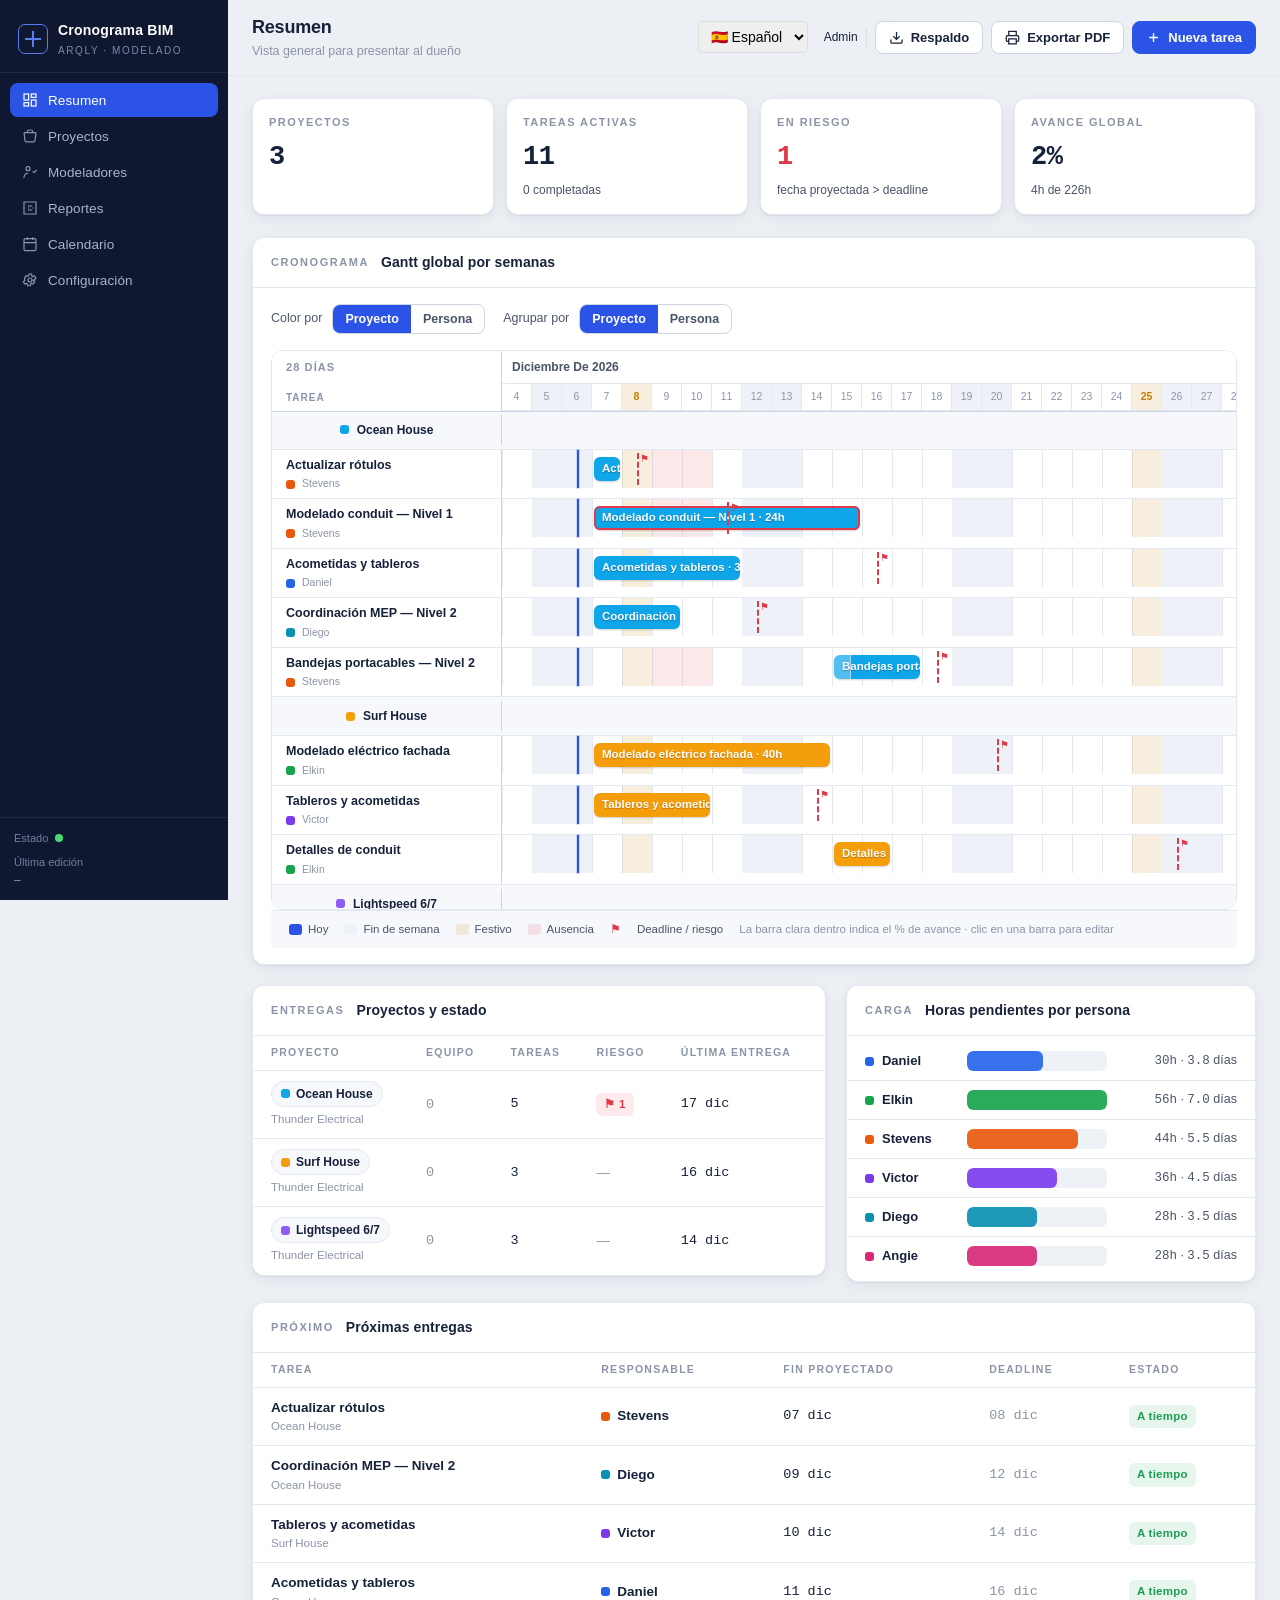
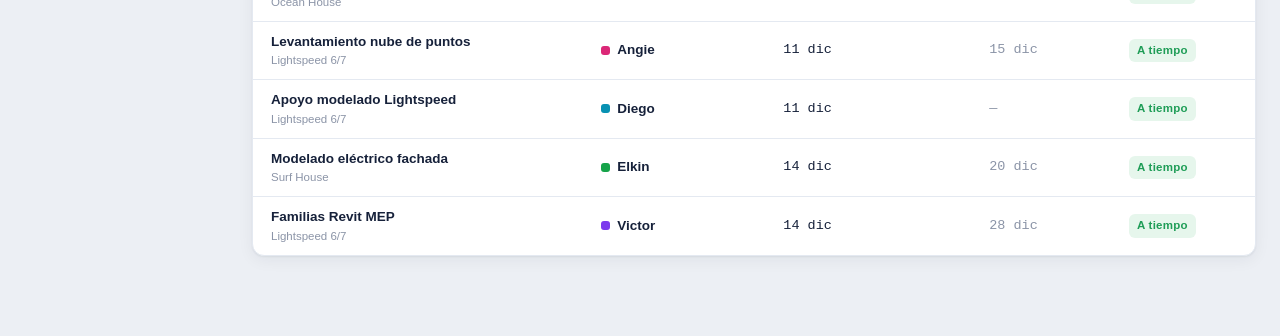
==== index.html @ 9a85efef "Initial commit: Cronograma BIM app with i18n, roles, and task management" ====
<!DOCTYPE html>
<html lang="es">
<head>
<meta charset="UTF-8">
<meta name="viewport" content="width=device-width, initial-scale=1">
<title>Cronograma BIM — Gestión de proyectos</title>
<link rel="stylesheet" href="styles.css">
</head>
<body>
<div id="app">
  <aside class="rail">
    <div class="brand">
      <div class="glyph"></div>
      <div><b>Cronograma BIM</b><small>Arqly · Modelado</small></div>
    </div>
    <nav class="nav" id="nav"></nav>
    <div class="rail-foot">
      <div style="font-size:11px;margin-bottom:8px">Estado
        <span id="syncStatus" style="display:inline-block;width:8px;height:8px;border-radius:50%;background:#4adc6e;margin-left:4px" title="Online"></span>
      </div>
      Última edición<br><span class="num" id="lastsave">—</span>
    </div>
  </aside>
  <main class="main">
    <header class="topbar">
      <div>
        <h1 id="viewTitle">Resumen</h1>
        <div class="sub" id="viewSub"></div>
      </div>
      <div class="spacer"></div>
      <div class="actions no-print" style="display:flex;gap:8px;align-items:center">
        <select id="langSelector" style="padding:6px 8px;border:1px solid #ddd;border-radius:4px;cursor:pointer" onchange="setLang(this.value)">
          <option value="es">🇪🇸 Español</option>
          <option value="en">🇺🇸 English</option>
        </select>
        <div id="userDisplay" style="padding:0 8px;border-right:1px solid #ddd;font-size:12px">Admin</div>
        <button class="btn" data-act="export-json"><svg class="ico" viewBox="0 0 24 24" fill="none" stroke="currentColor" stroke-width="2"><path d="M21 15v4a2 2 0 0 1-2 2H5a2 2 0 0 1-2-2v-4M7 10l5 5 5-5M12 15V3"/></svg>Respaldo</button>
        <button class="btn" data-act="export-pdf"><svg class="ico" viewBox="0 0 24 24" fill="none" stroke="currentColor" stroke-width="2"><path d="M6 9V2h12v7M6 18H4a2 2 0 0 1-2-2v-5a2 2 0 0 1 2-2h16a2 2 0 0 1 2 2v5a2 2 0 0 1-2 2h-2M6 14h12v8H6z"/></svg>Exportar PDF</button>
        <button class="btn primary" data-act="add-task"><svg class="ico" viewBox="0 0 24 24" fill="none" stroke="currentColor" stroke-width="2.2"><path d="M12 5v14M5 12h14"/></svg>Nueva tarea</button>
      </div>
    </header>
    <div class="content" id="view"></div>
  </main>
</div>
<div id="modal-root"></div>

<script src="config.js"></script>
<script src="i18n.js"></script>
<script src="roles.js"></script>
<script src="storage.js"></script>
<script src="app.js"></script>
</body>
</html>
---- styles.css ----
:root{
  --bg:#eceff4; --surface:#ffffff; --surface-2:#f6f8fc;
  --ink:#16213a; --ink-2:#4a5468; --ink-3:#8b94a7;
  --line:#e4e9f1; --line-2:#cdd5e2;
  --accent:#2b54e6; --accent-soft:#e9eefc; --accent-ink:#1c3bb0;
  --danger:#e0394a; --danger-soft:#fceaec;
  --warn:#c47d00; --warn-soft:#fbf0d8;
  --ok:#1f9d57; --ok-soft:#e6f6ec;
  --we-bg:#eef2f8; --ho-bg:rgba(196,125,0,.13); --ab-bg:rgba(224,57,74,.12);
  --dayW:30px; --labelW:230px; --rowH:38px; --rail:228px;
  --sans:-apple-system,BlinkMacSystemFont,"Segoe UI",Roboto,Inter,Helvetica,Arial,sans-serif;
  --mono:ui-monospace,"SF Mono","JetBrains Mono","Cascadia Code","Roboto Mono",Consolas,monospace;
  --shadow:0 1px 2px rgba(20,33,58,.06),0 4px 16px rgba(20,33,58,.06);
}
*{box-sizing:border-box}
html,body{margin:0;padding:0}
body{font-family:var(--sans);background:var(--bg);color:var(--ink);font-size:14px;line-height:1.5;-webkit-font-smoothing:antialiased}
.num{font-family:var(--mono);font-variant-numeric:tabular-nums;font-feature-settings:"tnum"}
button{font-family:inherit;cursor:pointer}
input,select,textarea{font-family:inherit;font-size:14px}
a{color:var(--accent)}

/* layout */
#app{display:flex;min-height:100vh}
.rail{width:var(--rail);flex:0 0 var(--rail);background:#0f1830;color:#c8d0e2;display:flex;flex-direction:column;position:sticky;top:0;height:100vh}
.brand{padding:20px 18px 14px;display:flex;align-items:center;gap:10px;border-bottom:1px solid rgba(255,255,255,.08)}
.brand .glyph{width:30px;height:30px;border:1.5px solid #5b7cf0;border-radius:7px;position:relative;flex:0 0 auto}
.brand .glyph::before,.brand .glyph::after{content:"";position:absolute;background:#5b7cf0}
.brand .glyph::before{left:6px;right:6px;top:13px;height:1.5px}
.brand .glyph::after{top:6px;bottom:6px;left:13px;width:1.5px}
.brand b{font-size:14px;color:#fff;letter-spacing:.2px;line-height:1.1}
.brand small{display:block;font-size:10px;letter-spacing:.16em;text-transform:uppercase;color:#7e8aa8;margin-top:2px}
.nav{padding:10px 10px;display:flex;flex-direction:column;gap:2px;flex:1}
.nav button{display:flex;align-items:center;gap:10px;width:100%;text-align:left;background:none;border:0;color:#aab4cc;padding:9px 12px;border-radius:8px;font-size:13.5px;font-weight:500;letter-spacing:.1px}
.nav button .ico{width:16px;height:16px;flex:0 0 auto;opacity:.8}
.nav button:hover{background:rgba(255,255,255,.06);color:#e7ecf7}
.nav button.active{background:var(--accent);color:#fff}
.nav button.active .ico{opacity:1}
.rail-foot{padding:12px 14px;border-top:1px solid rgba(255,255,255,.08);font-size:11px;color:#727e9c}
.rail-foot .num{color:#9aa5c0}

.main{flex:1;min-width:0;display:flex;flex-direction:column}
.topbar{position:sticky;top:0;z-index:20;background:rgba(236,239,244,.86);backdrop-filter:blur(8px);border-bottom:1px solid var(--line);padding:14px 24px;display:flex;align-items:center;gap:16px;flex-wrap:wrap}
.topbar h1{font-size:18px;margin:0;font-weight:650;letter-spacing:-.2px}
.topbar .sub{color:var(--ink-3);font-size:12.5px;margin-top:1px}
.spacer{flex:1}
.actions{display:flex;gap:8px;flex-wrap:wrap}
.btn{border:1px solid var(--line-2);background:var(--surface);color:var(--ink);padding:8px 13px;border-radius:8px;font-size:13px;font-weight:550;display:inline-flex;align-items:center;gap:7px;transition:.12s}
.btn:hover{border-color:#aab6c9;background:#fbfcfe}
.btn .ico{width:15px;height:15px}
.btn.primary{background:var(--accent);border-color:var(--accent);color:#fff}
.btn.primary:hover{background:#2447c9}
.btn.ghost{background:none;border-color:transparent}
.btn.ghost:hover{background:rgba(20,33,58,.05)}
.btn.danger{color:var(--danger);border-color:#f0c4c8}
.btn.sm{padding:5px 9px;font-size:12px;border-radius:7px}
.content{padding:22px 24px 60px;max-width:1500px;width:100%}

/* cards / grid */
.kpis{display:grid;grid-template-columns:repeat(auto-fit,minmax(160px,1fr));gap:12px;margin-bottom:22px}
.kpi{background:var(--surface);border:1px solid var(--line);border-radius:12px;padding:15px 16px;box-shadow:var(--shadow)}
.kpi .lab{font-size:11px;letter-spacing:.13em;text-transform:uppercase;color:var(--ink-3);font-weight:600}
.kpi .val{font-size:27px;font-weight:680;margin-top:7px;letter-spacing:-.5px}
.kpi .val.num{font-weight:600}
.kpi.alert .val{color:var(--danger)}
.kpi .foot{font-size:12px;color:var(--ink-2);margin-top:3px}

.panel{background:var(--surface);border:1px solid var(--line);border-radius:12px;box-shadow:var(--shadow);margin-bottom:20px;overflow:hidden}
.panel-h{padding:14px 18px;border-bottom:1px solid var(--line);display:flex;align-items:center;gap:12px}
.panel-h h2{font-size:14px;margin:0;font-weight:640;letter-spacing:.1px}
.panel-h .eyebrow{font-size:11px;letter-spacing:.14em;text-transform:uppercase;color:var(--ink-3);font-weight:600}
.panel-b{padding:6px 0}
.panel-b.pad{padding:16px 18px}
.grid2{display:grid;grid-template-columns:1.4fr 1fr;gap:20px;align-items:start}
@media(max-width:1080px){.grid2{grid-template-columns:1fr}}

/* tables */
table{width:100%;border-collapse:collapse}
th{text-align:left;font-size:10.5px;letter-spacing:.12em;text-transform:uppercase;color:var(--ink-3);font-weight:600;padding:9px 18px;border-bottom:1px solid var(--line);white-space:nowrap}
td{padding:10px 18px;border-bottom:1px solid var(--line);vertical-align:middle;font-size:13.5px}
tr:last-child td{border-bottom:0}
tbody tr:hover{background:var(--surface-2)}
.t-name{font-weight:560}
.t-sub{font-size:11.5px;color:var(--ink-3)}
.right{text-align:right}
.center{text-align:center}
.muted{color:var(--ink-3)}

/* chips / badges */
.dot{width:9px;height:9px;border-radius:3px;display:inline-block;flex:0 0 auto}
.chip{display:inline-flex;align-items:center;gap:6px;font-size:12px;font-weight:560;padding:3px 9px;border-radius:999px;background:var(--surface-2);border:1px solid var(--line);white-space:nowrap}
.badge{display:inline-flex;align-items:center;gap:5px;font-size:11.5px;font-weight:600;padding:3px 8px;border-radius:6px;letter-spacing:.02em}
.badge.pend{background:#eef1f6;color:#586074}
.badge.curso{background:var(--accent-soft);color:var(--accent-ink)}
.badge.hecha{background:var(--ok-soft);color:var(--ok)}
.badge.bloq{background:var(--warn-soft);color:var(--warn)}
.badge.risk{background:var(--danger-soft);color:var(--danger)}
.pill-person{display:inline-flex;align-items:center;gap:7px;font-weight:560}

/* progress */
.prog{height:7px;border-radius:99px;background:#e9edf4;overflow:hidden;min-width:60px}
.prog>i{display:block;height:100%;border-radius:99px;background:var(--accent)}
.prog.ok>i{background:var(--ok)}

/* load bars */
.load-row{display:flex;align-items:center;gap:12px;padding:9px 18px;border-bottom:1px solid var(--line)}
.load-row:last-child{border-bottom:0}
.load-name{width:90px;flex:0 0 auto;display:flex;align-items:center;gap:8px;font-weight:560;font-size:13px}
.load-bar{flex:1;height:20px;background:#eef1f6;border-radius:6px;position:relative;overflow:hidden}
.load-bar>i{position:absolute;left:0;top:0;bottom:0;border-radius:6px;opacity:.9}
.load-bar>.cap{position:absolute;top:0;bottom:0;width:2px;background:var(--ink-3)}
.load-val{width:118px;flex:0 0 auto;text-align:right;font-size:12.5px;color:var(--ink-2)}

/* toolbar */
.toolbar{display:flex;align-items:center;gap:10px;flex-wrap:wrap;margin-bottom:16px}
.seg{display:inline-flex;background:var(--surface);border:1px solid var(--line-2);border-radius:8px;overflow:hidden}
.seg button{border:0;background:none;padding:7px 12px;font-size:12.5px;font-weight:560;color:var(--ink-2)}
.seg button.on{background:var(--accent);color:#fff}
.field-inline{display:inline-flex;align-items:center;gap:7px;font-size:12.5px;color:var(--ink-2)}
select.mini,input.mini{border:1px solid var(--line-2);border-radius:8px;padding:7px 10px;background:var(--surface);color:var(--ink);font-weight:520}

/* gantt */
.gantt{overflow:auto;border:1px solid var(--line);border-radius:12px;background:var(--surface);max-height:560px}
.gantt-inner{display:inline-block;min-width:100%}
.ghead{position:sticky;top:0;z-index:6;background:var(--surface);box-shadow:0 1px 0 var(--line-2)}
.grow{display:flex;align-items:stretch}
.gmonths,.gdays{display:flex}
.gcorner{position:sticky;left:0;z-index:7;background:var(--surface);min-width:var(--labelW);max-width:var(--labelW);width:var(--labelW);border-right:1px solid var(--line-2);display:flex;align-items:center;padding:0 14px;font-size:11px;letter-spacing:.1em;text-transform:uppercase;color:var(--ink-3);font-weight:600}
.gmonth{flex:0 0 auto;border-right:1px solid var(--line-2);border-bottom:1px solid var(--line);padding:7px 10px;font-size:12px;font-weight:600;text-transform:capitalize;color:var(--ink-2);white-space:nowrap;overflow:hidden}
.gday{flex:0 0 var(--dayW);width:var(--dayW);text-align:center;font-size:10.5px;color:var(--ink-3);padding:5px 0;border-right:1px solid var(--line);border-bottom:1px solid var(--line)}
.gday.we{background:var(--we-bg)}
.gday.ho{background:var(--ho-bg);color:var(--warn);font-weight:600}
.gbody .grow{border-bottom:1px solid var(--line)}
.gbody .grow:hover .gtrack{background-color:rgba(43,84,230,.025)}
.ggroup{display:flex;align-items:center;background:var(--surface-2);position:sticky;left:0}
.ggroup .glabel{background:var(--surface-2);font-weight:650;font-size:12px;color:var(--ink);text-transform:none;letter-spacing:0;flex-direction:row;align-items:center;gap:8px}
.glabel{position:sticky;left:0;z-index:4;background:var(--surface);min-width:var(--labelW);max-width:var(--labelW);width:var(--labelW);padding:6px 14px;border-right:1px solid var(--line-2);display:flex;flex-direction:column;justify-content:center;gap:2px}
.glabel .gl-name{font-size:12.5px;font-weight:560;white-space:nowrap;overflow:hidden;text-overflow:ellipsis}
.glabel .gl-meta{font-size:10.5px;color:var(--ink-3);display:flex;gap:7px;align-items:center}
.gtrack{position:relative;flex:0 0 auto;height:var(--rowH);background-image:repeating-linear-gradient(90deg,var(--line) 0 1px,transparent 1px var(--dayW))}
.gshade{position:absolute;top:0;bottom:0}
.gshade.we{background:var(--we-bg)}
.gshade.ho{background:var(--ho-bg)}
.gshade.ab{background:var(--ab-bg)}
.gtoday{position:absolute;top:0;bottom:0;width:2px;background:var(--accent);z-index:5;box-shadow:0 0 0 1px rgba(43,84,230,.18)}
.gbar{position:absolute;top:7px;height:24px;border-radius:6px;display:flex;align-items:center;padding:0 8px;color:#fff;font-size:11.5px;font-weight:560;white-space:nowrap;overflow:hidden;box-shadow:0 1px 2px rgba(0,0,0,.18);z-index:3;cursor:pointer}
.gbar .pct{position:absolute;left:0;top:0;bottom:0;background:rgba(255,255,255,.28);border-right:1px solid rgba(255,255,255,.45)}
.gbar span{position:relative;z-index:2;text-shadow:0 1px 1px rgba(0,0,0,.25)}
.gbar.risk{outline:2px solid var(--danger);outline-offset:-2px}
.gdl{position:absolute;top:3px;bottom:3px;width:0;border-left:2px dashed var(--danger);z-index:4}
.gdl::after{content:"⚑";position:absolute;top:-2px;left:1px;font-size:10px;color:var(--danger)}
.empty{padding:40px;text-align:center;color:var(--ink-3);font-size:13.5px}
.legend{display:flex;gap:16px;flex-wrap:wrap;font-size:11.5px;color:var(--ink-2);padding:10px 18px;border-top:1px solid var(--line);background:var(--surface-2)}
.legend span{display:inline-flex;align-items:center;gap:6px}
.legend .sw{width:13px;height:11px;border-radius:3px;display:inline-block}

/* modal */
.modal-bg{position:fixed;inset:0;background:rgba(15,24,48,.46);display:flex;align-items:flex-start;justify-content:center;padding:48px 16px;z-index:100;overflow:auto}
.modal{background:var(--surface);border-radius:14px;width:100%;max-width:560px;box-shadow:0 20px 60px rgba(15,24,48,.3);overflow:hidden}
.modal-h{padding:16px 20px;border-bottom:1px solid var(--line);display:flex;align-items:center;justify-content:space-between}
.modal-h h3{margin:0;font-size:15.5px;font-weight:640}
.modal-b{padding:18px 20px;display:grid;gap:14px}
.modal-f{padding:14px 20px;border-top:1px solid var(--line);display:flex;justify-content:flex-end;gap:9px;background:var(--surface-2)}
.frow{display:grid;gap:6px}
.frow.two{grid-template-columns:1fr 1fr;gap:14px}
.frow label{font-size:11.5px;font-weight:600;color:var(--ink-2);letter-spacing:.02em}
.frow input,.frow select,.frow textarea{border:1px solid var(--line-2);border-radius:9px;padding:9px 11px;background:var(--surface);color:var(--ink);width:100%}
.frow input:focus,.frow select:focus,.frow textarea:focus{outline:none;border-color:var(--accent);box-shadow:0 0 0 3px var(--accent-soft)}
.frow .check{display:flex;align-items:center;gap:8px;font-size:13px;color:var(--ink)}
.frow .check input{width:auto}
.x{border:0;background:none;font-size:20px;color:var(--ink-3);line-height:1;padding:4px}
.iconbtn{border:1px solid var(--line-2);background:var(--surface);border-radius:7px;width:28px;height:28px;display:inline-flex;align-items:center;justify-content:center;color:var(--ink-2);padding:0}
.iconbtn:hover{background:var(--surface-2);color:var(--ink)}
.iconbtn:disabled{opacity:.35;cursor:default}
.rowact{display:inline-flex;gap:5px}

/* responsive rail */
.menubtn{display:none}
@media(max-width:900px){
  #app{flex-direction:column}
  .rail{width:100%;height:auto;flex-direction:row;align-items:center;position:sticky;top:0;z-index:30;overflow-x:auto}
  .brand{border-bottom:0;border-right:1px solid rgba(255,255,255,.08);padding:12px 16px}
  .nav{flex-direction:row;flex:1;padding:8px}
  .nav button{width:auto;white-space:nowrap}
  .nav button .ico{display:none}
  .rail-foot{display:none}
}

/* print */
.print-only{display:none}
@media print{
  .rail,.topbar .actions,.toolbar,.no-print,.modal-bg,.legend{display:none!important}
  body,#app,.main{background:#fff!important}
  .content{padding:0;max-width:none}
  .topbar{position:static;background:#fff;border:0;padding:0 0 6px}
  .print-only{display:block;margin-bottom:14px}
  .print-only h1{font-size:20px;margin:0}
  .print-only .pmeta{font-size:12px;color:#555;font-family:var(--mono)}
  .panel,.kpi{box-shadow:none;border:1px solid #ccc;break-inside:avoid}
  .gantt{max-height:none;overflow:visible}
  @page{margin:14mm}
}
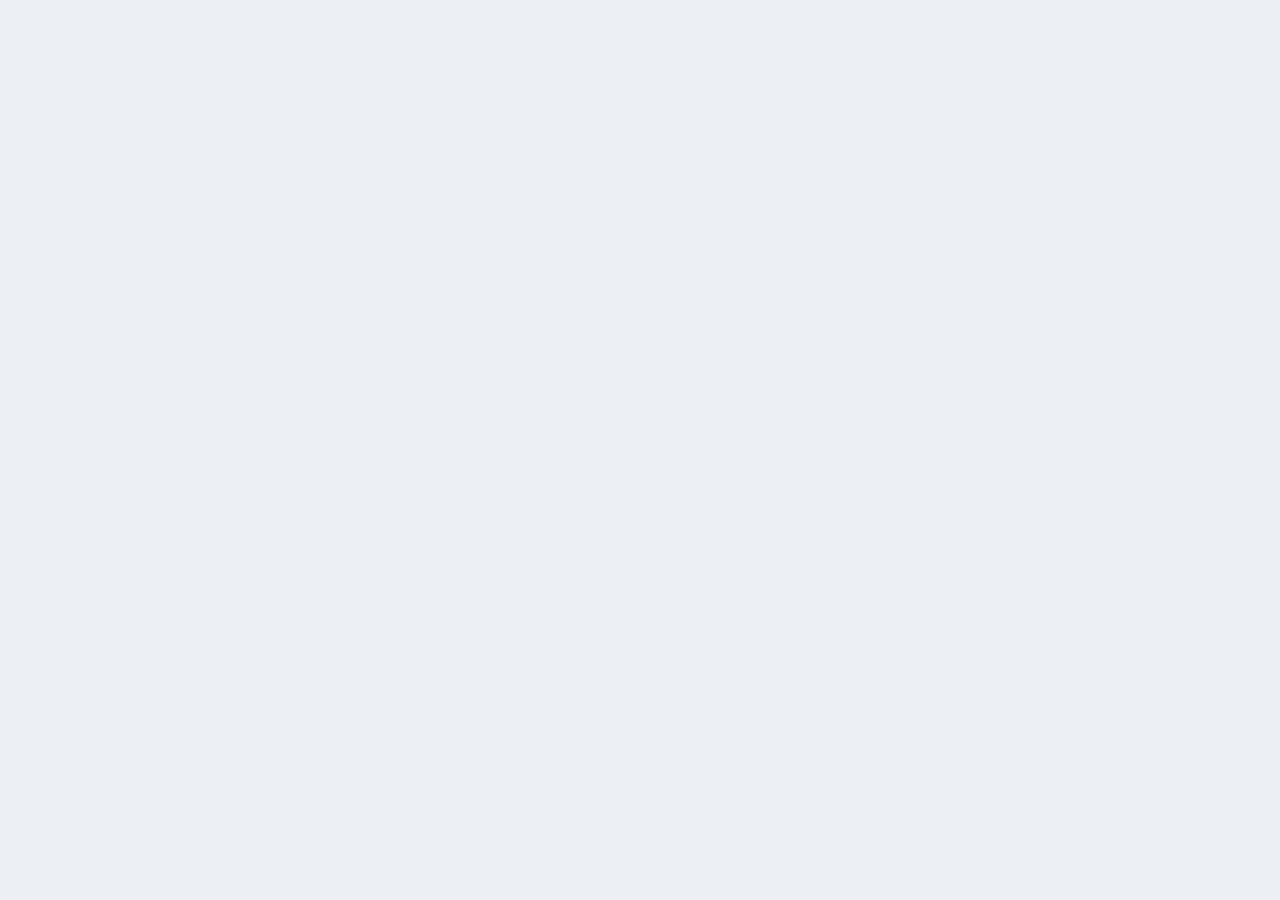
==== commit 2c7d42fc: "feat: add authentication system with user login and logout" ====
--- a/index.html
+++ b/index.html
@@ -34,6 +34,7 @@
           <option value="en">🇺🇸 English</option>
         </select>
         <div id="userDisplay" style="padding:0 8px;border-right:1px solid #ddd;font-size:12px">Admin</div>
+        <button class="btn" data-act="logout" style="padding:4px 8px;font-size:12px">Salir</button>
         <button class="btn" data-act="export-json"><svg class="ico" viewBox="0 0 24 24" fill="none" stroke="currentColor" stroke-width="2"><path d="M21 15v4a2 2 0 0 1-2 2H5a2 2 0 0 1-2-2v-4M7 10l5 5 5-5M12 15V3"/></svg>Respaldo</button>
         <button class="btn" data-act="export-pdf"><svg class="ico" viewBox="0 0 24 24" fill="none" stroke="currentColor" stroke-width="2"><path d="M6 9V2h12v7M6 18H4a2 2 0 0 1-2-2v-5a2 2 0 0 1 2-2h16a2 2 0 0 1 2 2v5a2 2 0 0 1-2 2h-2M6 14h12v8H6z"/></svg>Exportar PDF</button>
         <button class="btn primary" data-act="add-task"><svg class="ico" viewBox="0 0 24 24" fill="none" stroke="currentColor" stroke-width="2.2"><path d="M12 5v14M5 12h14"/></svg>Nueva tarea</button>
@@ -46,7 +47,6 @@
 
 <script src="config.js"></script>
 <script src="i18n.js"></script>
-<script src="roles.js"></script>
 <script src="storage.js"></script>
 <script src="app.js"></script>
 </body>
